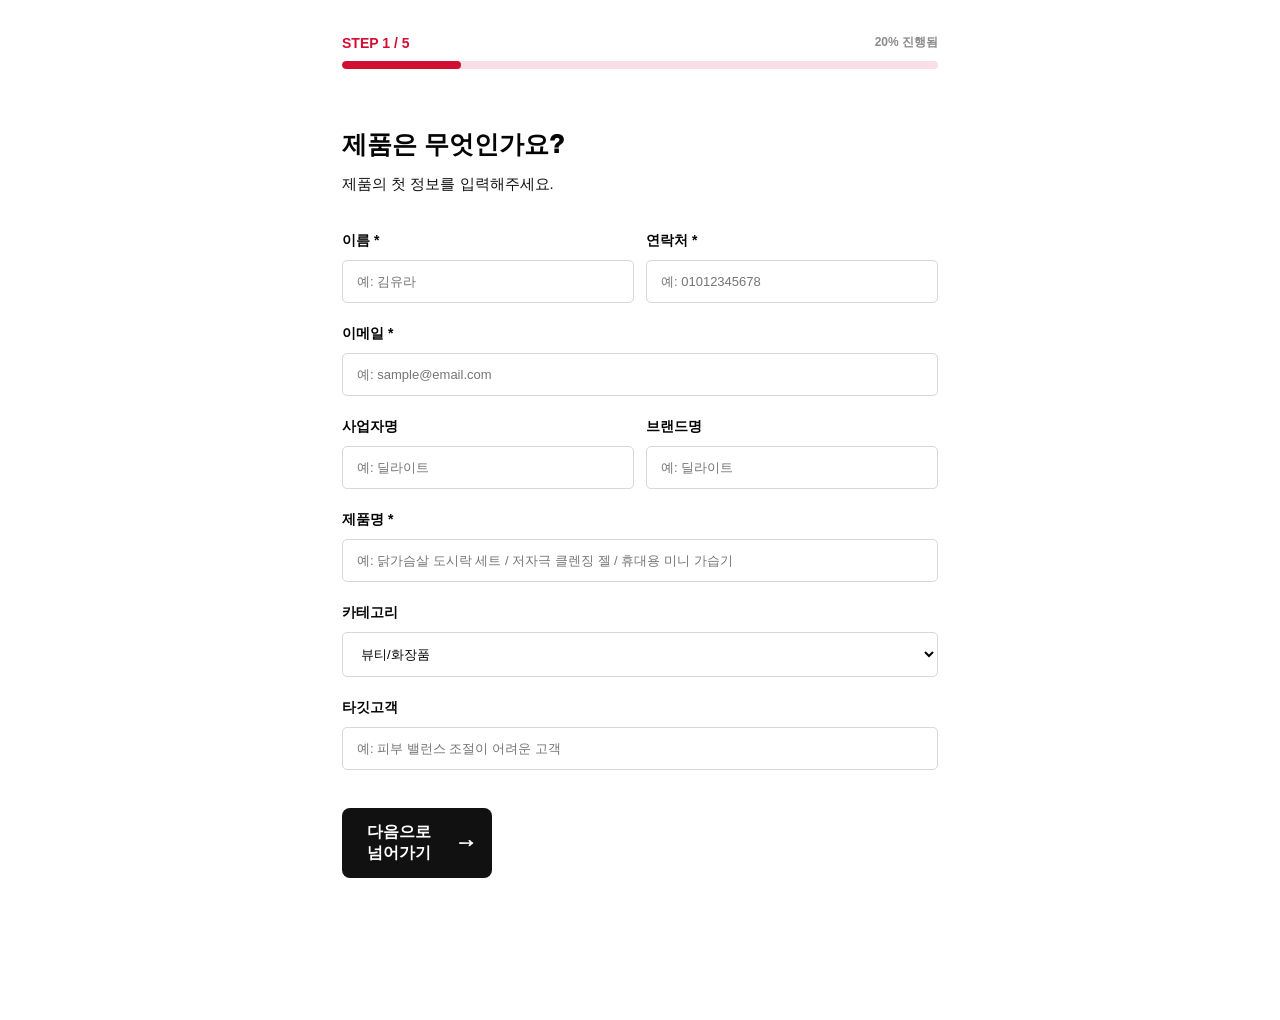
==== project-form.html @ cb8a0e39 "Show multiple file selection status" ====
<!doctype html>
<html lang="ko">
<head>
  <meta charset="utf-8">
  <meta name="viewport" content="width=device-width, initial-scale=1">
  <title>AI 상세페이지 원고 생성</title>
  <link rel="stylesheet" href="styles.css">
</head>
<body class="public-page wizard-page">
  <main class="ai-wizard-shell">
    <form class="ai-wizard-card" id="projectWizard" novalidate>
      <header class="wizard-progress" aria-live="polite">
        <div>
          <strong id="stepLabel">STEP 1 / 5</strong>
          <span id="stepPercent">20% 진행됨</span>
        </div>
        <div class="wizard-progress-track">
          <i id="progressBar"></i>
        </div>
      </header>

      <section class="wizard-step active" data-step="1">
        <div class="wizard-heading">
          <h1>제품은 무엇인가요?</h1>
          <p>제품의 첫 정보를 입력해주세요.</p>
        </div>

        <div class="wizard-grid two">
          <label>이름 *
            <input data-field="contactName" required placeholder="예: 김유라">
          </label>
          <label>연락처 *
            <input data-field="contactInfo" required placeholder="예: 01012345678">
          </label>
        </div>
        <label>이메일 *
          <input data-field="email" type="email" required placeholder="예: sample@email.com">
        </label>
        <div class="wizard-grid two">
          <label>사업자명
            <input data-field="companyName" placeholder="예: 딜라이트">
          </label>
          <label>브랜드명
            <input data-field="clientName" placeholder="예: 딜라이트">
          </label>
        </div>
        <label>제품명 *
          <input data-field="productName" required placeholder="예: 닭가슴살 도시락 세트 / 저자극 클렌징 젤 / 휴대용 미니 가습기">
        </label>
        <label>카테고리
          <select data-field="category" id="categorySelect">
            <option>뷰티/화장품</option>
            <option>식품/건강식품</option>
            <option>생활용품</option>
            <option>패션/잡화</option>
            <option>전자/디지털</option>
            <option>유아/키즈</option>
            <option>반려동물</option>
            <option>서비스/교육</option>
            <option>기타</option>
          </select>
        </label>
        <label>타깃고객
          <input data-field="targetCustomer" placeholder="예: 피부 밸런스 조절이 어려운 고객">
        </label>
      </section>

      <section class="wizard-step" data-step="2">
        <div class="wizard-heading">
          <h1>컨셉 & 스타일</h1>
          <p>원하는 상세페이지의 방향을 선택해주세요.</p>
        </div>

        <div class="style-choice-grid" role="radiogroup" aria-label="상세페이지 스타일">
          <label class="style-choice">
            <input type="radio" name="styleTone" value="정보형 (스펙)" checked>
            <span>📒</span>
            <strong>정보형 (스펙)</strong>
            <em>핵심 기능과 상세 정보 전달</em>
          </label>
          <label class="style-choice">
            <input type="radio" name="styleTone" value="강조형 (세일즈)">
            <span>📢</span>
            <strong>강조형 (세일즈)</strong>
            <em>구매를 이끄는 주요 베네핏 중심</em>
          </label>
          <label class="style-choice">
            <input type="radio" name="styleTone" value="미니멀">
            <span>📄</span>
            <strong>미니멀</strong>
            <em>깔끔하고 정돈된 레이아웃</em>
          </label>
          <label class="style-choice">
            <input type="radio" name="styleTone" value="프리미엄">
            <span>🍸</span>
            <strong>프리미엄</strong>
            <em>고급스럽고 우아한 느낌</em>
          </label>
          <label class="style-choice">
            <input type="radio" name="styleTone" value="내추럴">
            <span>☘️</span>
            <strong>내추럴</strong>
            <em>자연스럽고 편안한 감성</em>
          </label>
          <label class="style-choice">
            <input type="radio" name="styleTone" value="트렌디">
            <span>✨</span>
            <strong>트렌디</strong>
            <em>요즘 감각을 담은 세련된 스타일</em>
          </label>
          <label class="style-choice">
            <input type="radio" name="styleTone" value="키치">
            <span>🎉</span>
            <strong>키치</strong>
            <em>개성을 살린 유니크한 표현</em>
          </label>
          <label class="style-choice">
            <input type="radio" name="styleTone" value="감성형">
            <span>🍵</span>
            <strong>감성형</strong>
            <em>부드럽고 따뜻한 톤</em>
          </label>
        </div>

        <label>고객을 사로잡는 첫 문장
          <textarea data-field="heroSentence" rows="4" placeholder="예: 바쁜 하루에도 간편하게 챙기는 균형 잡힌 한 끼"></textarea>
        </label>
      </section>

      <section class="wizard-step" data-step="3">
        <div class="wizard-heading">
          <h1>우리가 특별한 이유</h1>
          <p>다른 제품과의 구매를 결정짓는 차이를 강조해보세요.</p>
        </div>

        <div class="highlight-box">
          <strong>★ 핵심 경쟁력</strong>
          <textarea data-field="coreStrength" rows="6" placeholder="예: 국내산 닭가슴살과 균형 잡힌 반찬 구성으로 식단 관리를 쉽게 도와줍니다."></textarea>
        </div>

        <fieldset class="chip-fieldset">
          <legend>제품 주요 강점 <span>(복수 선택) *</span></legend>
          <div class="wizard-chip-grid">
            <label><input type="checkbox" data-group="strengthTags" value="가격/가성비">가격/가성비</label>
            <label><input type="checkbox" data-group="strengthTags" value="원재료/성분">원재료/성분</label>
            <label><input type="checkbox" data-group="strengthTags" value="기능/효과">기능/효과</label>
            <label><input type="checkbox" data-group="strengthTags" value="안전성/인증">안전성/인증</label>
            <label><input type="checkbox" data-group="strengthTags" value="후기/리뷰">후기/리뷰</label>
            <label><input type="checkbox" data-group="strengthTags" value="선물용">선물용</label>
            <label><input type="checkbox" data-group="strengthTags" value="사용방법">사용방법</label>
            <label><input type="checkbox" data-group="strengthTags" value="브랜드 스토리">브랜드 스토리</label>
            <label><input type="checkbox" data-group="strengthTags" value="A/S/고객지원">A/S/고객지원</label>
          </div>
        </fieldset>

        <div class="seo-box">
          <label>검색 키워드 (SEO)
            <input data-field="seoKeyword" placeholder="예: 닭가슴살 도시락 / 저자극 클렌징 / 미니 가습기">
          </label>
        </div>
      </section>

      <section class="wizard-step" data-step="4">
        <div class="wizard-heading">
          <h1>품질 & 신뢰</h1>
          <p>고객이 믿고 구매할 수 있는 근거를 만들어보세요.</p>
        </div>

        <article class="trust-card">
          <h2><span>01</span> 생산 및 인증 과정</h2>
          <p>제품의 제조 과정과 인증 현황을 자세히 소개해주세요.</p>
          <textarea data-field="productionTrust" rows="6" placeholder="예: 제품은 체계적인 제조 공정을 거쳐 생산되며, 엄격한 품질 관리 기준에 따라 관리됩니다."></textarea>
        </article>

        <article class="trust-card">
          <h2><span>02</span> 진행 중인 구매 혜택 및 이벤트</h2>
          <p>구매를 유도할 수 있는 혜택이나 이벤트가 있다면 입력해주세요.</p>
          <textarea data-field="purchaseBenefit" rows="6" placeholder="예: 첫 구매 쿠폰 10% 할인 쿠폰"></textarea>
        </article>

        <p class="wizard-tip">📌 구체적인 수치와 사실 기반 정보를 입력할수록 AI가 더 신뢰도 높은 상세페이지를 생성합니다.</p>
      </section>

      <section class="wizard-step" data-step="5">
        <div class="wizard-heading">
          <h1>마지막 디테일</h1>
          <p>옵션과 리뷰 정보를 입력하면 완성됩니다.</p>
        </div>

        <h2 class="wizard-field-title">옵션정보</h2>
        <div class="option-builder" id="optionBuilder">
          <label class="option-row">
            <input data-option-field="name" placeholder="구성 (예: [3종 구성] 닭가슴살 도시락 세트)">
            <input data-option-field="volume" placeholder="내용량 : (예: 닭가슴살 도시락 3종 (각 1팩 / 총 3팩))">
            <input data-option-field="price" placeholder="가격 (예: 14,900원)">
            <button type="button" class="remove-option" aria-label="옵션 삭제">×</button>
          </label>
        </div>
        <button class="add-option" type="button" id="addOption">+ 구성추가</button>

        <label>만족도 높은 리뷰 키워드
          <textarea data-field="reviewKeywords" rows="6" placeholder="예: 자극 없이 편안하고, 데일리로 쓰기 좋다는 리뷰가 많아요."></textarea>
        </label>

        <div class="upload-row compact-upload">
          <label class="upload">제품 이미지
            <input type="file" data-file-group="productImages" multiple accept="image/*">
            <span class="upload-hint" data-file-status="productImages">여러 장 선택 가능</span>
          </label>
          <label class="upload">참고 자료
            <input type="file" data-file-group="referenceFiles" multiple accept="image/*,.pdf">
            <span class="upload-hint" data-file-status="referenceFiles">여러 개 선택 가능</span>
          </label>
        </div>

        <div class="hidden-field-flags">
          <label><input type="checkbox" data-group="imageAssets" value="제품 이미지 있음" checked>제품 이미지 있음</label>
        </div>
      </section>

      <div class="wizard-error" id="formError"></div>
      <footer class="wizard-actions">
        <button class="wizard-prev" id="prevStep" type="button">이전으로</button>
        <button class="wizard-next" id="nextStep" type="button">다음으로 넘어가기 <span>→</span></button>
        <button class="wizard-submit" id="submitProjectForm" type="submit">상세페이지 원고 생성하기</button>
      </footer>
    </form>

    <section class="ai-generating" id="generatingScreen" aria-live="polite">
      <div class="generating-icon">▣</div>
      <h1>당신만의 브랜드 이야기가<br>가장 매력적인 페이지로 탄생하는 중입니다.</h1>
      <ul>
        <li class="done"><span>✓</span> 제품 정보 구조화 중...</li>
        <li class="done"><span>✓</span> 맞춤 견적 산출 중...</li>
        <li><span>✓</span> 브랜드 페르소나 및 핵심 가치 도출 중...</li>
        <li><span>✓</span> 상세페이지 원고와 섹션 구성 생성 중...</li>
      </ul>
      <div class="submit-message" id="submitMessage"></div>
      <a class="wizard-home-link" href="index.html">관리자 화면에서 접수 내용 확인하기</a>
    </section>

    <section class="ai-result-page" id="resultScreen" aria-live="polite">
      <header class="result-hero">
        <p>AI 상세페이지 기획안</p>
        <h1 id="resultProductName">제품명</h1>
        <span id="resultMeta">브랜드 상세페이지 원고 초안</span>
      </header>

      <section class="result-card result-summary-card">
        <div>
          <span>01</span>
          <h2>브랜드 핵심 방향</h2>
        </div>
        <p id="resultHeroSentence">고객을 사로잡는 첫 문장이 들어갑니다.</p>
      </section>

      <section class="result-card">
        <div>
          <span>02</span>
          <h2>타깃 고객과 구매 동기</h2>
        </div>
        <dl class="result-definition">
          <div>
            <dt>타깃 고객</dt>
            <dd id="resultTarget">입력한 타깃 고객을 바탕으로 정리됩니다.</dd>
          </div>
          <div>
            <dt>페이지 톤</dt>
            <dd id="resultTone">선택한 컨셉과 스타일이 반영됩니다.</dd>
          </div>
        </dl>
      </section>

      <section class="result-card">
        <div>
          <span>03</span>
          <h2>상세페이지 핵심 카피</h2>
        </div>
        <article class="result-copy-box">
          <strong>메인 헤드라인</strong>
          <p id="resultHeadline">제품의 핵심 가치를 한 문장으로 보여줍니다.</p>
        </article>
        <article class="result-copy-box">
          <strong>핵심 경쟁력</strong>
          <p id="resultStrength">구매를 결정짓는 차별점을 정리합니다.</p>
        </article>
      </section>

      <section class="result-card">
        <div>
          <span>04</span>
          <h2>추천 섹션 구성</h2>
        </div>
        <ol class="result-section-list" id="resultSections"></ol>
      </section>

      <section class="result-card">
        <div>
          <span>05</span>
          <h2>신뢰와 구매 전환 포인트</h2>
        </div>
        <div class="result-point-grid">
          <article>
            <b>품질/인증</b>
            <p id="resultTrust">품질과 신뢰 근거가 정리됩니다.</p>
          </article>
          <article>
            <b>혜택/이벤트</b>
            <p id="resultBenefit">구매 혜택이 정리됩니다.</p>
          </article>
          <article>
            <b>리뷰 키워드</b>
            <p id="resultReview">리뷰 키워드가 정리됩니다.</p>
          </article>
          <article>
            <b>옵션 구성</b>
            <p id="resultOptions">옵션 정보가 정리됩니다.</p>
          </article>
        </div>
      </section>

      <footer class="result-actions">
        <a href="project-form.html">다시 작성하기</a>
        <a href="index.html">관리자에서 시안 생성하기</a>
      </footer>
    </section>
  </main>

  <script src="project-form.js"></script>
</body>
</html>
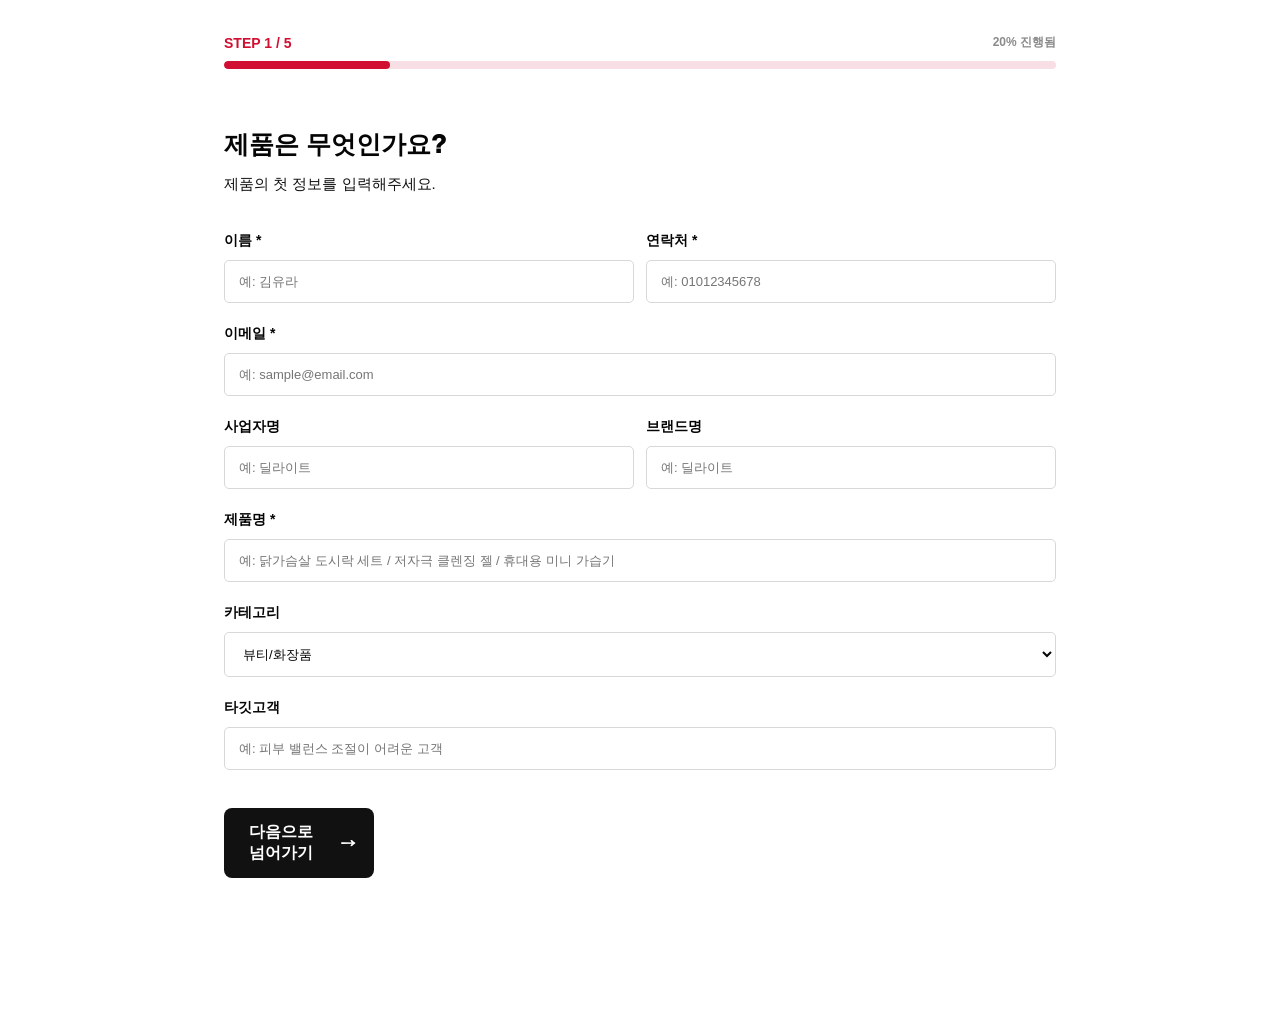
==== commit fd8cf2e6: "Validate first step contact fields" ====
--- a/project-form.html
+++ b/project-form.html
@@ -27,14 +27,14 @@
 
         <div class="wizard-grid two">
           <label>이름 *
-            <input data-field="contactName" required placeholder="예: 김유라">
+            <input data-field="contactName" required autocomplete="name" placeholder="예: 김유라">
           </label>
           <label>연락처 *
-            <input data-field="contactInfo" required placeholder="예: 01012345678">
+            <input data-field="contactInfo" required inputmode="tel" autocomplete="tel" placeholder="예: 01012345678">
           </label>
         </div>
         <label>이메일 *
-          <input data-field="email" type="email" required placeholder="예: sample@email.com">
+          <input data-field="email" type="email" required autocomplete="email" placeholder="예: sample@email.com">
         </label>
         <div class="wizard-grid two">
           <label>사업자명
@@ -289,6 +289,22 @@
       <section class="result-card">
         <div>
           <span>04</span>
+          <h2>AI가 다듬은 상세 문구</h2>
+        </div>
+        <div class="result-developed-copy" id="resultDevelopedCopy"></div>
+      </section>
+
+      <section class="result-card">
+        <div>
+          <span>05</span>
+          <h2>비주얼 가이드</h2>
+        </div>
+        <div class="result-visual-guide" id="resultVisualGuide"></div>
+      </section>
+
+      <section class="result-card">
+        <div>
+          <span>06</span>
           <h2>추천 섹션 구성</h2>
         </div>
         <ol class="result-section-list" id="resultSections"></ol>
@@ -296,7 +312,7 @@
 
       <section class="result-card">
         <div>
-          <span>05</span>
+          <span>07</span>
           <h2>신뢰와 구매 전환 포인트</h2>
         </div>
         <div class="result-point-grid">
--- a/styles.css
+++ b/styles.css
@@ -16318,10 +16318,10 @@
 }
 
 .wizard-page .ai-wizard-shell {
-  width: min(100%, 640px);
+  width: min(100%, 900px);
   min-height: 100vh;
   margin: 0 auto;
-  padding: 0 22px 48px;
+  padding: 0 34px 56px;
   background: #fff;
   color: #050505;
 }
@@ -16707,9 +16707,9 @@
 
 .wizard-page .compact-upload {
   display: grid;
-  grid-template-columns: repeat(2, 190px);
+  grid-template-columns: repeat(2, minmax(0, 1fr));
   gap: 12px;
-  width: fit-content;
+  width: 100%;
   margin-top: 20px;
 }
 
@@ -16720,7 +16720,7 @@
   align-items: center;
   justify-content: center;
   min-height: 80px;
-  width: 190px;
+  width: 100%;
   margin: 0 !important;
   border: 1px dashed #e0c89c;
   border-radius: 8px;
@@ -16737,7 +16737,7 @@
 
 .wizard-page .upload-hint {
   display: block;
-  max-width: 150px;
+  max-width: 280px;
   color: #8a7a60;
   font-size: 12px;
   font-weight: 800;
@@ -17025,6 +17025,42 @@
   font-weight: 950;
 }
 
+.wizard-page .result-developed-copy,
+.wizard-page .result-visual-guide {
+  display: grid;
+  gap: 12px;
+}
+
+.wizard-page .result-developed-copy article,
+.wizard-page .result-visual-guide article {
+  border: 1px solid #eee;
+  border-radius: 8px;
+  padding: 16px;
+  background: #fafafa;
+}
+
+.wizard-page .result-developed-copy b,
+.wizard-page .result-visual-guide strong {
+  display: block;
+  margin-bottom: 8px;
+  color: #d10f32;
+  font-size: 13px;
+  font-weight: 950;
+}
+
+.wizard-page .result-visual-guide {
+  grid-template-columns: repeat(2, minmax(0, 1fr));
+}
+
+.wizard-page .result-visual-guide small {
+  display: block;
+  margin-top: 10px;
+  color: #777;
+  font-size: 12px;
+  font-weight: 850;
+  line-height: 1.5;
+}
+
 .wizard-page .result-section-list {
   display: grid;
   gap: 12px;
@@ -17118,7 +17154,8 @@
 
   .wizard-page .wizard-grid.two,
   .wizard-page .style-choice-grid,
-  .wizard-page .option-row {
+  .wizard-page .option-row,
+  .wizard-page .compact-upload {
     grid-template-columns: 1fr;
   }
 
@@ -17134,6 +17171,7 @@
   }
 
   .wizard-page .result-point-grid,
+  .wizard-page .result-visual-guide,
   .wizard-page .result-actions {
     grid-template-columns: 1fr;
   }
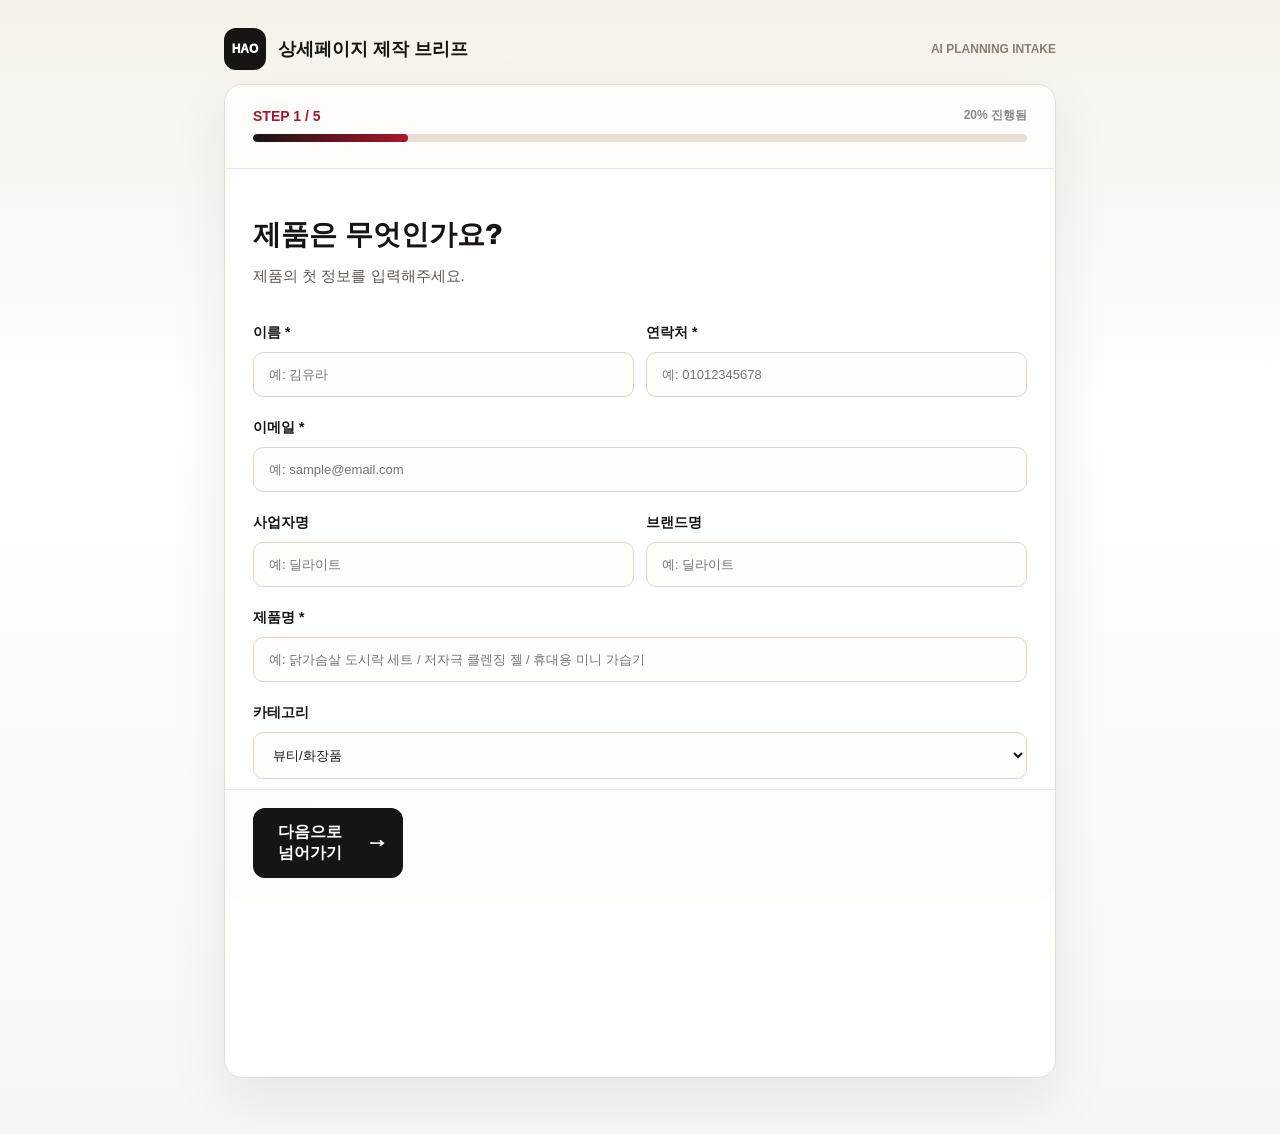
==== commit 69486a0d: "Restyle customer form for studio brand" ====
--- a/project-form.html
+++ b/project-form.html
@@ -8,6 +8,14 @@
 </head>
 <body class="public-page wizard-page">
   <main class="ai-wizard-shell">
+    <header class="wizard-brand-bar" aria-label="HAO Studio">
+      <div>
+        <span>HAO</span>
+        <strong>상세페이지 제작 브리프</strong>
+      </div>
+      <small>AI Planning Intake</small>
+    </header>
+
     <form class="ai-wizard-card" id="projectWizard" novalidate>
       <header class="wizard-progress" aria-live="polite">
         <div>
@@ -73,52 +81,52 @@
 
         <div class="style-choice-grid" role="radiogroup" aria-label="상세페이지 스타일">
           <label class="style-choice">
-            <input type="radio" name="styleTone" value="정보형 (스펙)" checked>
-            <span>📒</span>
-            <strong>정보형 (스펙)</strong>
-            <em>핵심 기능과 상세 정보 전달</em>
-          </label>
-          <label class="style-choice">
-            <input type="radio" name="styleTone" value="강조형 (세일즈)">
-            <span>📢</span>
-            <strong>강조형 (세일즈)</strong>
-            <em>구매를 이끄는 주요 베네핏 중심</em>
-          </label>
-          <label class="style-choice">
-            <input type="radio" name="styleTone" value="미니멀">
-            <span>📄</span>
-            <strong>미니멀</strong>
-            <em>깔끔하고 정돈된 레이아웃</em>
-          </label>
-          <label class="style-choice">
-            <input type="radio" name="styleTone" value="프리미엄">
-            <span>🍸</span>
-            <strong>프리미엄</strong>
-            <em>고급스럽고 우아한 느낌</em>
-          </label>
-          <label class="style-choice">
-            <input type="radio" name="styleTone" value="내추럴">
-            <span>☘️</span>
-            <strong>내추럴</strong>
-            <em>자연스럽고 편안한 감성</em>
-          </label>
-          <label class="style-choice">
-            <input type="radio" name="styleTone" value="트렌디">
-            <span>✨</span>
-            <strong>트렌디</strong>
-            <em>요즘 감각을 담은 세련된 스타일</em>
-          </label>
-          <label class="style-choice">
-            <input type="radio" name="styleTone" value="키치">
-            <span>🎉</span>
-            <strong>키치</strong>
-            <em>개성을 살린 유니크한 표현</em>
-          </label>
-          <label class="style-choice">
-            <input type="radio" name="styleTone" value="감성형">
-            <span>🍵</span>
-            <strong>감성형</strong>
-            <em>부드럽고 따뜻한 톤</em>
+            <input type="radio" name="styleTone" value="핵심정리형" checked>
+            <span>H1</span>
+            <strong>핵심정리형</strong>
+            <em>고객이 쓴 정보를 구매자가 이해하는 말로 정리</em>
+          </label>
+          <label class="style-choice">
+            <input type="radio" name="styleTone" value="구매전환형">
+            <span>H2</span>
+            <strong>구매전환형</strong>
+            <em>첫 화면부터 혜택과 선택 이유를 강하게 설계</em>
+          </label>
+          <label class="style-choice">
+            <input type="radio" name="styleTone" value="클린정보형">
+            <span>H3</span>
+            <strong>클린정보형</strong>
+            <em>복잡한 제품 정보를 표, 카드, 체크포인트로 정돈</em>
+          </label>
+          <label class="style-choice">
+            <input type="radio" name="styleTone" value="프리미엄신뢰형">
+            <span>H4</span>
+            <strong>프리미엄신뢰형</strong>
+            <em>고급스러운 첫인상과 신뢰 근거를 함께 강조</em>
+          </label>
+          <label class="style-choice">
+            <input type="radio" name="styleTone" value="리뷰공감형">
+            <span>H5</span>
+            <strong>리뷰공감형</strong>
+            <em>고객 고민과 후기 키워드로 공감 흐름 구성</em>
+          </label>
+          <label class="style-choice">
+            <input type="radio" name="styleTone" value="무드스토리형">
+            <span>H6</span>
+            <strong>무드스토리형</strong>
+            <em>브랜드 분위기와 사용 장면을 감성적으로 연결</em>
+          </label>
+          <label class="style-choice">
+            <input type="radio" name="styleTone" value="캠페인형">
+            <span>H7</span>
+            <strong>캠페인형</strong>
+            <em>눈에 띄는 광고 문구와 시각 포인트 중심</em>
+          </label>
+          <label class="style-choice">
+            <input type="radio" name="styleTone" value="실사용설득형">
+            <span>H8</span>
+            <strong>실사용설득형</strong>
+            <em>사용 방법, 장면, 구성 정보를 실전 구매 흐름으로 설계</em>
           </label>
         </div>
 
--- a/styles.css
+++ b/styles.css
@@ -16314,7 +16314,8 @@
 
 .wizard-page {
   min-height: 100vh;
-  background: #fff;
+  background:
+    linear-gradient(180deg, #f6f1ea 0%, #fff 36%, #f7f7f5 100%);
 }
 
 .wizard-page .ai-wizard-shell {
@@ -16322,13 +16323,56 @@
   min-height: 100vh;
   margin: 0 auto;
   padding: 0 34px 56px;
-  background: #fff;
-  color: #050505;
+  color: #171412;
+}
+
+.wizard-page .wizard-brand-bar {
+  display: flex;
+  align-items: center;
+  justify-content: space-between;
+  gap: 18px;
+  padding: 28px 0 14px;
+  color: #171412;
+}
+
+.wizard-page .wizard-brand-bar div {
+  display: flex;
+  align-items: center;
+  gap: 12px;
+}
+
+.wizard-page .wizard-brand-bar span {
+  display: inline-grid;
+  width: 42px;
+  height: 42px;
+  place-items: center;
+  border-radius: 12px;
+  background: #171412;
+  color: #fff;
+  font-size: 12px;
+  font-weight: 950;
+  letter-spacing: 0;
+}
+
+.wizard-page .wizard-brand-bar strong {
+  font-size: 18px;
+  font-weight: 950;
+}
+
+.wizard-page .wizard-brand-bar small {
+  color: #8a7d72;
+  font-size: 12px;
+  font-weight: 900;
+  text-transform: uppercase;
 }
 
 .wizard-page .ai-wizard-card {
   display: block;
-  padding-top: 18px;
+  border: 1px solid #e7ddd3;
+  border-radius: 18px;
+  padding: 0 28px 28px;
+  background: rgba(255, 255, 255, 0.94);
+  box-shadow: 0 24px 60px rgba(40, 31, 24, 0.08);
 }
 
 .wizard-page .ai-wizard-card.is-complete {
@@ -16339,8 +16383,11 @@
   position: sticky;
   top: 0;
   z-index: 10;
-  padding: 16px 0 28px;
-  background: rgba(255, 255, 255, 0.96);
+  margin: 0 -28px 0;
+  border-bottom: 1px solid #f0e7de;
+  border-radius: 18px 18px 0 0;
+  padding: 22px 28px 26px;
+  background: rgba(255, 253, 249, 0.96);
   backdrop-filter: blur(8px);
 }
 
@@ -16352,7 +16399,7 @@
 }
 
 .wizard-page .wizard-progress strong {
-  color: #d10f32;
+  color: #a9162f;
   font-size: 14px;
   font-weight: 900;
 }
@@ -16369,7 +16416,7 @@
   height: 8px;
   margin-top: 10px;
   border-radius: 999px;
-  background: #f7dfe5;
+  background: #eadfd6;
 }
 
 .wizard-page .wizard-progress-track i {
@@ -16377,13 +16424,13 @@
   width: 20%;
   height: 100%;
   border-radius: inherit;
-  background: #d10f32;
+  background: linear-gradient(90deg, #171412, #a9162f);
   transition: width 0.25s ease;
 }
 
 .wizard-page .wizard-step {
   display: none;
-  padding: 12px 0 28px;
+  padding: 28px 0 28px;
 }
 
 .wizard-page .wizard-step.active {
@@ -16396,15 +16443,15 @@
 
 .wizard-page .wizard-heading h1 {
   margin: 0;
-  color: #050505;
-  font-size: 25px;
+  color: #171412;
+  font-size: 28px;
   font-weight: 950;
   line-height: 1.25;
 }
 
 .wizard-page .wizard-heading p {
   margin: 12px 0 0;
-  color: #111;
+  color: #5f564e;
   font-size: 15px;
   line-height: 1.6;
 }
@@ -16422,14 +16469,14 @@
 .wizard-page .ai-wizard-card legend {
   display: block;
   margin-bottom: 22px;
-  color: #050505;
+  color: #171412;
   font-size: 14px;
   font-weight: 900;
 }
 
 .wizard-page .wizard-field-title {
   margin: 0 0 12px;
-  color: #050505;
+  color: #171412;
   font-size: 14px;
   font-weight: 900;
   line-height: 1.35;
@@ -16440,11 +16487,11 @@
 .wizard-page .ai-wizard-card textarea {
   width: 100%;
   margin-top: 10px;
-  border: 1px solid #d8d8d8;
-  border-radius: 5px;
-  padding: 13px 14px;
-  background: #fff;
-  color: #050505;
+  border: 1px solid #ded4ca;
+  border-radius: 10px;
+  padding: 14px 15px;
+  background: #fffdf9;
+  color: #171412;
   font: inherit;
   font-size: 13px;
   font-weight: 500;
@@ -16461,8 +16508,8 @@
 .wizard-page .ai-wizard-card input:focus,
 .wizard-page .ai-wizard-card select:focus,
 .wizard-page .ai-wizard-card textarea:focus {
-  border-color: #d10f32;
-  box-shadow: 0 0 0 3px rgba(209, 15, 50, 0.08);
+  border-color: #a9162f;
+  box-shadow: 0 0 0 3px rgba(169, 22, 47, 0.08);
 }
 
 .wizard-page .style-choice-grid {
@@ -16475,13 +16522,14 @@
 .wizard-page .style-choice {
   position: relative;
   display: grid !important;
+  align-content: start;
   min-height: 128px;
   margin: 0 !important;
-  border: 1px solid #d8d8d8;
-  border-radius: 5px;
+  border: 1px solid #e7ddd3;
+  border-radius: 12px;
   padding: 20px;
   cursor: pointer;
-  background: #fff;
+  background: #fffdf9;
   transition: border-color 0.2s ease, background 0.2s ease, box-shadow 0.2s ease;
 }
 
@@ -16493,20 +16541,29 @@
 }
 
 .wizard-page .style-choice span {
-  font-size: 22px;
+  display: inline-grid;
+  width: 34px;
+  height: 34px;
+  place-items: center;
+  border-radius: 999px;
+  background: #16120f;
+  color: #fff;
+  font-size: 12px;
+  font-weight: 950;
   line-height: 1;
+  letter-spacing: 0;
 }
 
 .wizard-page .style-choice strong {
-  margin-top: 16px;
-  color: #050505;
-  font-size: 14px;
+  margin-top: 18px;
+  color: #171412;
+  font-size: 15px;
   font-weight: 950;
 }
 
 .wizard-page .style-choice em {
   margin-top: 8px;
-  color: #050505;
+  color: #5a514a;
   font-size: 13px;
   font-style: normal;
   font-weight: 550;
@@ -16516,23 +16573,27 @@
 .wizard-page .style-choice:has(input:checked) {
   border: 2px solid #d10f32;
   padding: 19px;
-  background: #fff5f7;
-  box-shadow: 0 12px 24px rgba(209, 15, 50, 0.06);
+  background: linear-gradient(135deg, #fff7f1, #fff);
+  box-shadow: 0 14px 30px rgba(40, 31, 24, 0.08);
+}
+
+.wizard-page .style-choice:has(input:checked) span {
+  background: #a9162f;
 }
 
 .wizard-page .highlight-box {
   margin-bottom: 32px;
-  border-radius: 5px;
+  border-radius: 14px;
   padding: 20px;
-  background: #fff3f6;
+  background: #f7f1eb;
 }
 
 .wizard-page .highlight-box strong {
   display: inline-flex;
   margin-bottom: 16px;
-  border-radius: 5px;
+  border-radius: 999px;
   padding: 9px 12px;
-  background: #d10f32;
+  background: #171412;
   color: #fff;
   font-size: 14px;
   font-weight: 950;
@@ -16566,26 +16627,26 @@
   align-items: center;
   min-height: 38px;
   margin: 0 !important;
-  border: 1px solid #d8d8d8;
+  border: 1px solid #ded4ca;
   border-radius: 999px;
   padding: 0 16px;
-  background: #fff;
-  color: #050505;
+  background: #fffdf9;
+  color: #171412;
   cursor: pointer;
   font-size: 13px;
   font-weight: 750;
 }
 
 .wizard-page .wizard-chip-grid label:has(input:checked) {
-  border-color: #d10f32;
-  background: #d10f32;
+  border-color: #171412;
+  background: #171412;
   color: #fff;
 }
 
 .wizard-page .seo-box {
-  border-radius: 5px;
+  border-radius: 14px;
   padding: 20px;
-  background: #111;
+  background: #171412;
 }
 
 .wizard-page .seo-box label {
@@ -16599,9 +16660,9 @@
 
 .wizard-page .trust-card {
   margin-bottom: 30px;
-  border-radius: 5px;
+  border-radius: 14px;
   padding: 20px;
-  background: #f5f5f5;
+  background: #f7f1eb;
 }
 
 .wizard-page .trust-card h2 {
@@ -16609,7 +16670,7 @@
   align-items: center;
   gap: 8px;
   margin: 0;
-  color: #050505;
+  color: #171412;
   font-size: 19px;
   font-weight: 950;
 }
@@ -16620,7 +16681,7 @@
   height: 31px;
   place-items: center;
   border-radius: 999px;
-  background: #050505;
+  background: #171412;
   color: #fff;
   font-size: 13px;
   font-weight: 950;
@@ -16628,7 +16689,7 @@
 
 .wizard-page .trust-card p {
   margin: 16px 0;
-  color: #050505;
+  color: #171412;
   font-size: 14px;
   font-weight: 700;
 }
@@ -16640,11 +16701,11 @@
 }
 
 .wizard-page .wizard-tip {
-  border: 1px solid #f0b8c3;
-  border-radius: 5px;
+  border: 1px solid #ead2c1;
+  border-radius: 12px;
   padding: 15px;
-  background: #fff7f9;
-  color: #111;
+  background: #fffaf4;
+  color: #171412;
   font-size: 13px;
   font-weight: 800;
   line-height: 1.55;
@@ -16662,8 +16723,8 @@
   grid-template-columns: 1fr 1fr;
   gap: 10px;
   margin: 0 !important;
-  border: 1px solid #d8d8d8;
-  border-radius: 5px;
+  border: 1px solid #ded4ca;
+  border-radius: 12px;
   padding: 20px 20px 20px;
 }
 
@@ -16696,10 +16757,10 @@
   width: 100%;
   min-height: 40px;
   margin: 0 0 32px;
-  border: 1px dashed #d8d8d8;
-  border-radius: 5px;
-  background: #fafafa;
-  color: #555;
+  border: 1px dashed #cbb9a7;
+  border-radius: 10px;
+  background: #fffaf4;
+  color: #5a514a;
   cursor: pointer;
   font-size: 14px;
   font-weight: 900;
@@ -16722,10 +16783,10 @@
   min-height: 80px;
   width: 100%;
   margin: 0 !important;
-  border: 1px dashed #e0c89c;
-  border-radius: 8px;
-  background: #fffbf5;
-  color: #050505;
+  border: 1px dashed #cbb9a7;
+  border-radius: 12px;
+  background: #fffaf4;
+  color: #171412;
   cursor: pointer;
   font-size: 14px;
   font-weight: 900;
@@ -16753,7 +16814,7 @@
 .wizard-page .wizard-error {
   min-height: 22px;
   margin: 4px 0 16px;
-  color: #d10f32;
+  color: #a9162f;
   font-size: 13px;
   font-weight: 900;
 }
@@ -16765,8 +16826,11 @@
   display: grid;
   grid-template-columns: 150px 1fr;
   gap: 10px;
-  padding: 18px 0 22px;
-  background: rgba(255, 255, 255, 0.96);
+  margin: 0 -28px -28px;
+  border-top: 1px solid #f0e7de;
+  border-radius: 0 0 18px 18px;
+  padding: 18px 28px 22px;
+  background: rgba(255, 253, 249, 0.96);
   backdrop-filter: blur(8px);
 }
 
@@ -16778,25 +16842,25 @@
   justify-content: center;
   min-height: 70px;
   border: 0;
-  border-radius: 8px;
+  border-radius: 12px;
   cursor: pointer;
   font-size: 16px;
   font-weight: 950;
 }
 
 .wizard-page .wizard-prev {
-  background: #f0f0f0;
-  color: #050505;
+  background: #efe8df;
+  color: #171412;
 }
 
 .wizard-page .wizard-next,
 .wizard-page .wizard-submit {
-  background: #111;
+  background: #171412;
   color: #fff;
 }
 
 .wizard-page .wizard-submit {
-  background: #d10f32;
+  background: #a9162f;
 }
 
 .wizard-page .wizard-next span {
@@ -16823,15 +16887,15 @@
   height: 60px;
   margin: 0 auto 36px;
   place-items: center;
-  border-radius: 14px;
-  background: #111;
+  border-radius: 16px;
+  background: #171412;
   color: #fff;
   font-size: 25px;
 }
 
 .wizard-page .ai-generating h1 {
   margin: 0;
-  color: #050505;
+  color: #171412;
   font-size: 29px;
   font-weight: 950;
   line-height: 1.45;
@@ -16851,7 +16915,7 @@
   display: flex;
   align-items: center;
   gap: 14px;
-  color: #222;
+  color: #171412;
   font-size: 23px;
   font-weight: 900;
   opacity: 0.22;
@@ -16873,8 +16937,8 @@
 }
 
 .wizard-page .ai-generating li.done span {
-  border-color: #111;
-  background: #111;
+  border-color: #171412;
+  background: #171412;
   color: #fff;
 }
 
@@ -16882,7 +16946,7 @@
   display: inline-flex;
   justify-self: center;
   margin-top: 24px;
-  color: #d10f32;
+  color: #a9162f;
   font-weight: 900;
   text-decoration: none;
 }
@@ -16897,13 +16961,16 @@
 }
 
 .wizard-page .result-hero {
-  border-bottom: 4px solid #111;
-  padding: 30px 0 28px;
+  border: 1px solid #e7ddd3;
+  border-radius: 18px;
+  padding: 32px;
+  background: linear-gradient(135deg, #171412, #3b3028);
+  box-shadow: 0 24px 60px rgba(40, 31, 24, 0.1);
 }
 
 .wizard-page .result-hero p {
   margin: 0 0 12px;
-  color: #d10f32;
+  color: #f2c9b2;
   font-size: 13px;
   font-weight: 950;
   letter-spacing: 0.04em;
@@ -16911,7 +16978,7 @@
 
 .wizard-page .result-hero h1 {
   margin: 0;
-  color: #050505;
+  color: #fff;
   font-size: 34px;
   font-weight: 950;
   line-height: 1.22;
@@ -16920,7 +16987,7 @@
 .wizard-page .result-hero span {
   display: block;
   margin-top: 14px;
-  color: #777;
+  color: #d7cabe;
   font-size: 14px;
   font-weight: 800;
   line-height: 1.55;
@@ -16928,16 +16995,16 @@
 
 .wizard-page .result-card {
   margin-top: 22px;
-  border: 1px solid #e2e2e2;
-  border-radius: 10px;
+  border: 1px solid #e7ddd3;
+  border-radius: 16px;
   padding: 24px;
-  background: #fff;
-  box-shadow: 0 16px 34px rgba(0, 0, 0, 0.04);
+  background: rgba(255, 255, 255, 0.96);
+  box-shadow: 0 18px 42px rgba(40, 31, 24, 0.06);
 }
 
 .wizard-page .result-summary-card {
-  border-color: #ffd1da;
-  background: #fff5f7;
+  border-color: #ead2c1;
+  background: #fffaf4;
 }
 
 .wizard-page .result-card > div:first-child {
@@ -16953,7 +17020,7 @@
   height: 32px;
   place-items: center;
   border-radius: 999px;
-  background: #111;
+  background: #171412;
   color: #fff;
   font-size: 12px;
   font-weight: 950;
@@ -16961,14 +17028,14 @@
 
 .wizard-page .result-card h2 {
   margin: 0;
-  color: #050505;
+  color: #171412;
   font-size: 20px;
   font-weight: 950;
 }
 
 .wizard-page .result-card p {
   margin: 0;
-  color: #222;
+  color: #302a25;
   font-size: 15px;
   font-weight: 650;
   line-height: 1.75;
@@ -16985,7 +17052,7 @@
   display: grid;
   grid-template-columns: 108px 1fr;
   gap: 14px;
-  border-top: 1px solid #eee;
+  border-top: 1px solid #efe8df;
   padding-top: 12px;
 }
 
@@ -16995,21 +17062,21 @@
 }
 
 .wizard-page .result-definition dt {
-  color: #d10f32;
+  color: #a9162f;
   font-size: 13px;
   font-weight: 950;
 }
 
 .wizard-page .result-definition dd {
   margin: 0;
-  color: #222;
+  color: #302a25;
   font-size: 14px;
   font-weight: 700;
   line-height: 1.65;
 }
 
 .wizard-page .result-copy-box {
-  border-top: 1px solid #eee;
+  border-top: 1px solid #efe8df;
   padding-top: 16px;
 }
 
@@ -17020,7 +17087,7 @@
 .wizard-page .result-copy-box strong {
   display: block;
   margin-bottom: 8px;
-  color: #d10f32;
+  color: #a9162f;
   font-size: 13px;
   font-weight: 950;
 }
@@ -17033,17 +17100,17 @@
 
 .wizard-page .result-developed-copy article,
 .wizard-page .result-visual-guide article {
-  border: 1px solid #eee;
-  border-radius: 8px;
+  border: 1px solid #efe8df;
+  border-radius: 12px;
   padding: 16px;
-  background: #fafafa;
+  background: #fffaf4;
 }
 
 .wizard-page .result-developed-copy b,
 .wizard-page .result-visual-guide strong {
   display: block;
   margin-bottom: 8px;
-  color: #d10f32;
+  color: #a9162f;
   font-size: 13px;
   font-weight: 950;
 }
@@ -17073,10 +17140,10 @@
   display: grid;
   grid-template-columns: 42px 1fr;
   gap: 14px;
-  border: 1px solid #eee;
-  border-radius: 8px;
+  border: 1px solid #efe8df;
+  border-radius: 12px;
   padding: 16px;
-  background: #fafafa;
+  background: #fffdf9;
 }
 
 .wizard-page .result-section-list span {
@@ -17085,7 +17152,7 @@
   height: 34px;
   place-items: center;
   border-radius: 999px;
-  background: #d10f32;
+  background: #a9162f;
   color: #fff;
   font-size: 12px;
   font-weight: 950;
@@ -17094,7 +17161,7 @@
 .wizard-page .result-section-list strong {
   display: block;
   margin-bottom: 6px;
-  color: #050505;
+  color: #171412;
   font-size: 15px;
   font-weight: 950;
 }
@@ -17108,16 +17175,16 @@
 
 .wizard-page .result-point-grid article {
   min-height: 128px;
-  border: 1px solid #eee;
-  border-radius: 8px;
+  border: 1px solid #efe8df;
+  border-radius: 12px;
   padding: 16px;
-  background: #fafafa;
+  background: #fffaf4;
 }
 
 .wizard-page .result-point-grid b {
   display: block;
   margin-bottom: 8px;
-  color: #d10f32;
+  color: #a9162f;
   font-size: 13px;
   font-weight: 950;
 }
@@ -17152,6 +17219,28 @@
     padding-inline: 18px;
   }
 
+  .wizard-page .wizard-brand-bar {
+    align-items: flex-start;
+    flex-direction: column;
+    gap: 8px;
+    padding-top: 20px;
+  }
+
+  .wizard-page .ai-wizard-card {
+    border-radius: 14px;
+    padding: 0 18px 18px;
+  }
+
+  .wizard-page .wizard-progress,
+  .wizard-page .wizard-actions {
+    margin-inline: -18px;
+    padding-inline: 18px;
+  }
+
+  .wizard-page .wizard-heading h1 {
+    font-size: 24px;
+  }
+
   .wizard-page .wizard-grid.two,
   .wizard-page .style-choice-grid,
   .wizard-page .option-row,
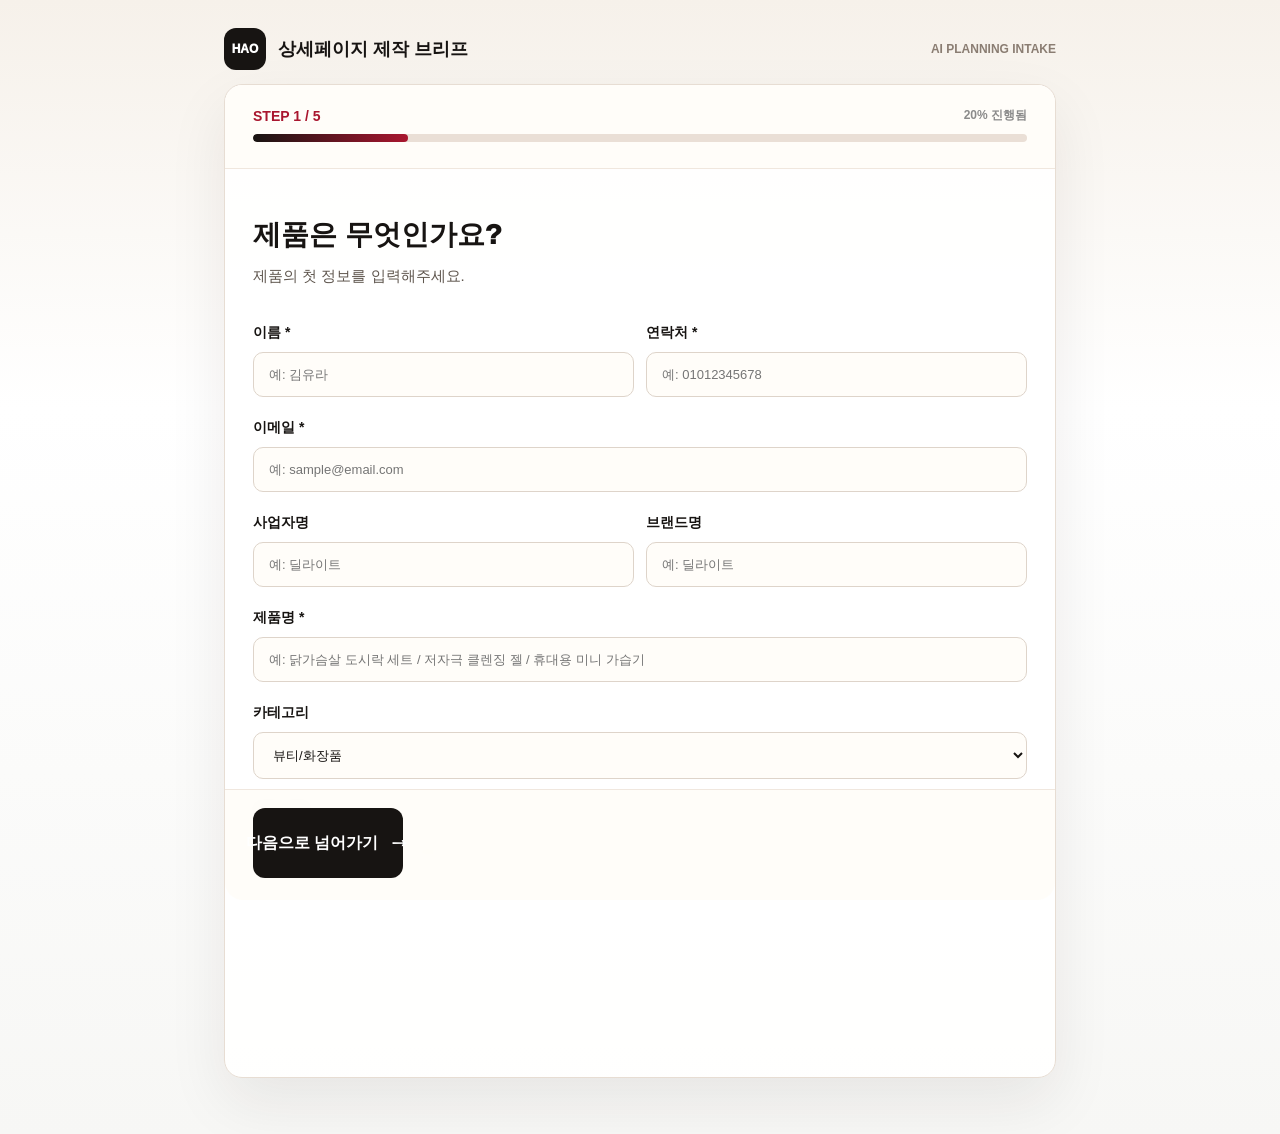
==== commit 65138800: "Link manuscript suggestions to customer input" ====
--- a/project-form.html
+++ b/project-form.html
@@ -210,6 +210,10 @@
           <textarea data-field="reviewKeywords" rows="6" placeholder="예: 자극 없이 편안하고, 데일리로 쓰기 좋다는 리뷰가 많아요."></textarea>
         </label>
 
+        <label>타사 레퍼런스 URL
+          <textarea data-field="referenceUrls" rows="4" placeholder="예: 참고하고 싶은 상세페이지 주소를 한 줄에 하나씩 입력해주세요."></textarea>
+        </label>
+
         <div class="upload-row compact-upload">
           <label class="upload">제품 이미지
             <input type="file" data-file-group="productImages" multiple accept="image/*">
@@ -313,7 +317,7 @@
       <section class="result-card">
         <div>
           <span>06</span>
-          <h2>추천 섹션 구성</h2>
+          <h2>상세페이지 원고 구성</h2>
         </div>
         <ol class="result-section-list" id="resultSections"></ol>
       </section>
@@ -326,26 +330,26 @@
         <div class="result-point-grid">
           <article>
             <b>품질/인증</b>
-            <p id="resultTrust">품질과 신뢰 근거가 정리됩니다.</p>
+            <div id="resultTrust">품질과 신뢰 근거가 정리됩니다.</div>
           </article>
           <article>
             <b>혜택/이벤트</b>
-            <p id="resultBenefit">구매 혜택이 정리됩니다.</p>
+            <div id="resultBenefit">구매 혜택이 정리됩니다.</div>
           </article>
           <article>
             <b>리뷰 키워드</b>
-            <p id="resultReview">리뷰 키워드가 정리됩니다.</p>
+            <div id="resultReview">리뷰 키워드가 정리됩니다.</div>
           </article>
           <article>
             <b>옵션 구성</b>
-            <p id="resultOptions">옵션 정보가 정리됩니다.</p>
+            <div id="resultOptions">옵션 정보가 정리됩니다.</div>
           </article>
         </div>
       </section>
 
       <footer class="result-actions">
-        <a href="project-form.html">다시 작성하기</a>
-        <a href="index.html">관리자에서 시안 생성하기</a>
+        <a href="project-form.html">셀프 기획안 수정</a>
+        <a href="index.html">디자인 의뢰하기</a>
       </footer>
     </section>
   </main>
--- a/styles.css
+++ b/styles.css
@@ -16846,6 +16846,7 @@
   cursor: pointer;
   font-size: 16px;
   font-weight: 950;
+  white-space: nowrap;
 }
 
 .wizard-page .wizard-prev {
@@ -16864,7 +16865,7 @@
 }
 
 .wizard-page .wizard-next span {
-  margin-left: 14px;
+  margin-left: 10px;
   font-size: 22px;
   line-height: 1;
 }
@@ -17166,6 +17167,90 @@
   font-weight: 950;
 }
 
+.wizard-page .result-section-list p {
+  white-space: pre-line;
+}
+
+.wizard-page .result-keypoint-list {
+  display: grid;
+  gap: 14px;
+  margin-top: 14px;
+}
+
+.wizard-page .result-keypoint {
+  position: relative;
+  border: 1px solid #eadbd0;
+  border-radius: 10px;
+  padding: 28px 20px 18px;
+  background: #fff;
+}
+
+.wizard-page .result-keypoint em {
+  position: absolute;
+  top: -13px;
+  left: 18px;
+  min-width: 110px;
+  border-radius: 999px;
+  padding: 7px 16px;
+  background: #a9162f;
+  color: #fff;
+  font-size: 12px;
+  font-style: normal;
+  font-weight: 950;
+  line-height: 1;
+  text-align: center;
+}
+
+.wizard-page .result-keypoint strong {
+  margin-bottom: 8px;
+  font-size: 16px;
+}
+
+.wizard-page .result-keypoint div {
+  display: grid;
+  gap: 4px;
+  margin-top: 16px;
+  border-radius: 10px;
+  padding: 14px 16px;
+  background: #f7f3ef;
+}
+
+.wizard-page .result-keypoint b {
+  color: #a9162f;
+  font-size: 13px;
+  font-weight: 950;
+}
+
+.wizard-page .result-keypoint small {
+  color: #332d29;
+  font-size: 13px;
+  font-weight: 750;
+  line-height: 1.65;
+}
+
+.wizard-page .result-linked-suggestion {
+  display: grid;
+  gap: 6px;
+  margin-top: 14px;
+  border-radius: 10px;
+  padding: 14px 16px;
+  background: #f4f1ee;
+}
+
+.wizard-page .result-linked-suggestion b {
+  color: #a9162f;
+  font-size: 13px;
+  font-weight: 950;
+}
+
+.wizard-page .result-linked-suggestion small {
+  color: #332d29;
+  font-size: 13px;
+  font-weight: 750;
+  line-height: 1.65;
+  white-space: pre-line;
+}
+
 .wizard-page .result-point-grid {
   display: grid !important;
   grid-template-columns: repeat(2, minmax(0, 1fr));
@@ -17201,16 +17286,16 @@
   align-items: center;
   justify-content: center;
   min-height: 62px;
-  border-radius: 8px;
-  background: #f0f0f0;
-  color: #050505;
+  border-radius: 12px;
+  background: #efe8df;
+  color: #171412;
   font-size: 15px;
   font-weight: 950;
   text-decoration: none;
 }
 
 .wizard-page .result-actions a:last-child {
-  background: #d10f32;
+  background: #a9162f;
   color: #fff;
 }
 
